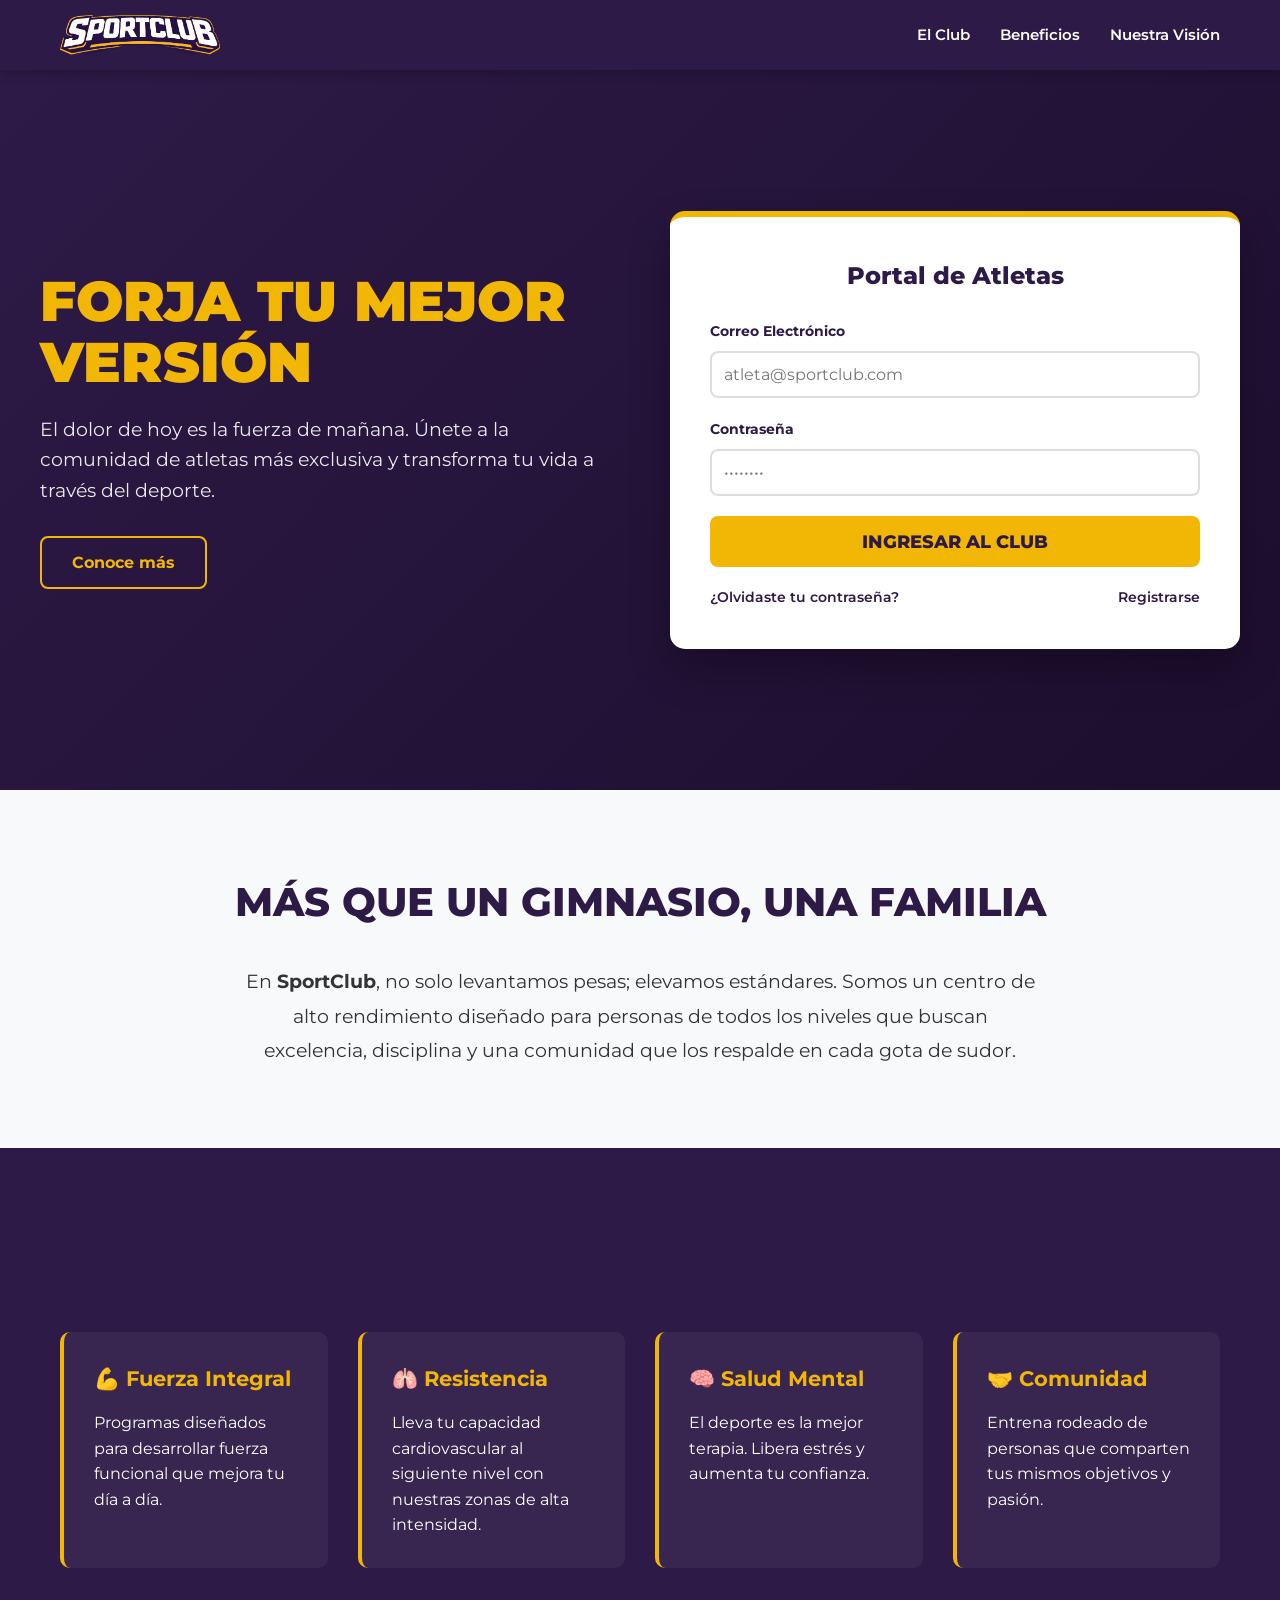
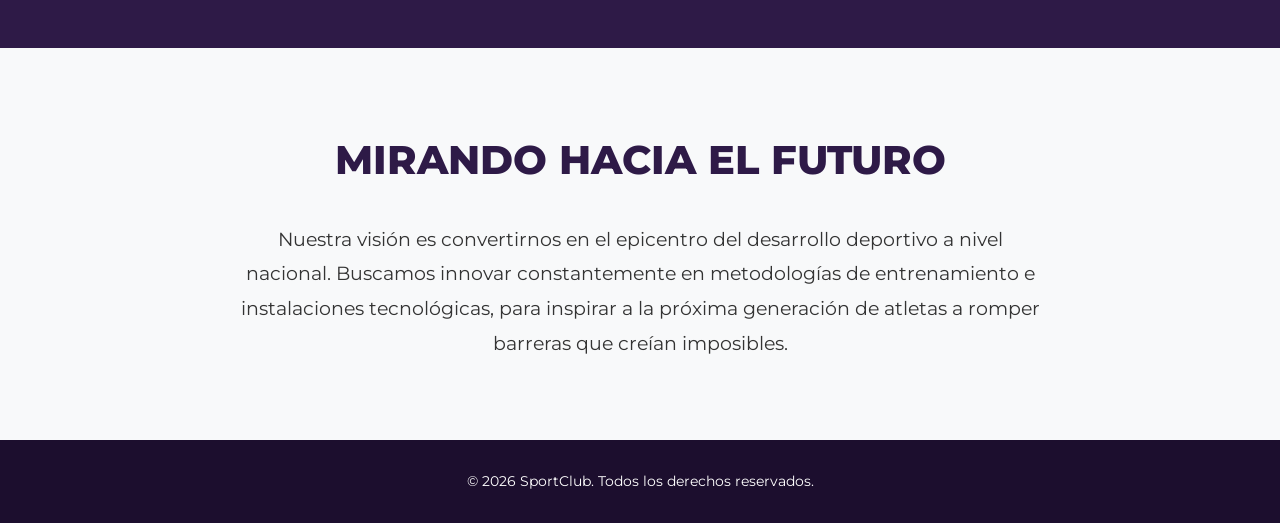
==== index.html @ 1dc2edd9 "subiendo archivos index" ====
<!DOCTYPE html>
<html lang="es">
<head>
    <meta charset="UTF-8">
    <meta name="viewport" content="width=device-width, initial-scale=1.0">
    <title>SportClub | Supera tus límites</title>
    <link rel="stylesheet" href="css/style.css">
    <link href="https://fonts.googleapis.com/css2?family=Montserrat:wght@400;600;800;900&display=swap" rel="stylesheet">
</head>
<body>

    <nav class="navbar">
        <div class="nav-container">
            <img src="./img/logo.png" alt="SportClub Logo" class="logo-nav">
            
            <ul class="nav-links">
                <li><a href="#nosotros">El Club</a></li>
                <li><a href="#beneficios">Beneficios</a></li>
                <li><a href="#vision">Nuestra Visión</a></li>
            </ul>
        </div>
    </nav>

    <header class="hero-section">
        <div class="hero-content">
            <div class="hero-text">
                <h1>FORJA TU MEJOR VERSIÓN</h1>
                <p>El dolor de hoy es la fuerza de mañana. Únete a la comunidad de atletas más exclusiva y transforma tu vida a través del deporte.</p>
                <a href="#nosotros" class="btn-outline">Conoce más</a>
            </div>

            <div class="login-box">
                <h2>Portal de Atletas</h2>
                <form id="loginForm">
                    <div class="input-group">
                        <label for="email">Correo Electrónico</label>
                        <input type="email" id="email" placeholder="atleta@sportclub.com" required>
                    </div>
                    <div class="input-group">
                        <label for="password">Contraseña</label>
                        <input type="password" id="password" placeholder="••••••••" required>
                    </div>
                    <button type="submit" class="btn-primary">Ingresar al Club</button>
                    <div class="login-links">
                        <a href="#">¿Olvidaste tu contraseña?</a>
                        <a href="#">Registrarse</a>
                    </div>
                </form>
            </div>
        </div>
    </header>

    <main>
        <section id="nosotros" class="seccion-clara">
            <div class="container text-center">
                <h2 class="titulo-seccion">Más que un gimnasio, una familia</h2>
                <p class="texto-largo">En <strong>SportClub</strong>, no solo levantamos pesas; elevamos estándares. Somos un centro de alto rendimiento diseñado para personas de todos los niveles que buscan excelencia, disciplina y una comunidad que los respalde en cada gota de sudor.</p>
            </div>
        </section>

        <section id="beneficios" class="seccion-oscura">
            <div class="container">
                <h2 class="titulo-seccion text-amarillo">¿Por qué entrenar con nosotros?</h2>
                <div class="grid-beneficios">
                    <div class="card-beneficio">
                        <h3>💪 Fuerza Integral</h3>
                        <p>Programas diseñados para desarrollar fuerza funcional que mejora tu día a día.</p>
                    </div>
                    <div class="card-beneficio">
                        <h3>🫁 Resistencia</h3>
                        <p>Lleva tu capacidad cardiovascular al siguiente nivel con nuestras zonas de alta intensidad.</p>
                    </div>
                    <div class="card-beneficio">
                        <h3>🧠 Salud Mental</h3>
                        <p>El deporte es la mejor terapia. Libera estrés y aumenta tu confianza.</p>
                    </div>
                    <div class="card-beneficio">
                        <h3>🤝 Comunidad</h3>
                        <p>Entrena rodeado de personas que comparten tus mismos objetivos y pasión.</p>
                    </div>
                </div>
            </div>
        </section>

        <section id="vision" class="seccion-clara">
            <div class="container text-center">
                <h2 class="titulo-seccion">Mirando hacia el futuro</h2>
                <p class="texto-largo">Nuestra visión es convertirnos en el epicentro del desarrollo deportivo a nivel nacional. Buscamos innovar constantemente en metodologías de entrenamiento e instalaciones tecnológicas, para inspirar a la próxima generación de atletas a romper barreras que creían imposibles.</p>
            </div>
        </section>
    </main>

    <footer class="footer-club">
        <p>© 2026 SportClub. Todos los derechos reservados.</p>
    </footer>

</body>
</html>
---- css/style.css ----
/* =========================================
   Variables Corporativas SPORTCLUB
   ========================================= */
   :root {
    --morado: #2E1A47;
    --amarillo: #F2B705;
    --blanco: #FFFFFF;
    
    /* Colores complementarios para UI */
    --morado-oscuro: #1c0e2e;
    --amarillo-hover: #d9a404;
    --texto-oscuro: #333333;
    --gris-fondo: #f8f9fa;
}

/* =========================================
   Reset y Tipografía
   ========================================= */
* {
    margin: 0;
    padding: 0;
    box-sizing: border-box;
    font-family: 'Montserrat', sans-serif;
    scroll-behavior: smooth;
}

body {
    background-color: var(--blanco);
    color: var(--texto-oscuro);
    line-height: 1.6;
}

.container {
    max-width: 1200px;
    margin: 0 auto;
    padding: 0 20px;
}

.text-center { text-align: center; }
.text-amarillo { color: var(--amarillo); }

/* =========================================
   Navegación
   ========================================= */
.navbar {
    background-color: var(--morado);
    padding: 15px 0;
    position: sticky;
    top: 0;
    z-index: 100;
    box-shadow: 0 4px 10px rgba(0,0,0,0.2);
}

.nav-container {
    max-width: 1200px;
    margin: 0 auto;
    padding: 0 20px;
    display: flex;
    justify-content: space-between;
    align-items: center;
}

.logo-nav {
    height: 40px; /* Ajusta según el tamaño de tu imagen */
}

.nav-links {
    list-style: none;
    display: flex;
    gap: 30px;
}

.nav-links a {
    color: var(--blanco);
    text-decoration: none;
    font-weight: 600;
    font-size: 0.95rem;
    transition: color 0.3s;
}

.nav-links a:hover {
    color: var(--amarillo);
}

/* =========================================
   Hero Section & Login
   ========================================= */
.hero-section {
    background: linear-gradient(135deg, var(--morado) 0%, var(--morado-oscuro) 100%);
    color: var(--blanco);
    padding: 80px 20px;
    min-height: 80vh;
    display: flex;
    align-items: center;
}

.hero-content {
    max-width: 1200px;
    margin: 0 auto;
    display: grid;
    grid-template-columns: 1fr 1fr;
    gap: 60px;
    align-items: center;
}

.hero-text h1 {
    font-size: 3.5rem;
    font-weight: 900;
    color: var(--amarillo);
    line-height: 1.1;
    margin-bottom: 20px;
    text-transform: uppercase;
}

.hero-text p {
    font-size: 1.2rem;
    margin-bottom: 30px;
    opacity: 0.9;
}

/* Formulario Login en el Hero */
.login-box {
    background-color: var(--blanco);
    padding: 40px;
    border-radius: 15px;
    box-shadow: 0 20px 40px rgba(0,0,0,0.3);
    color: var(--texto-oscuro);
    border-top: 6px solid var(--amarillo);
}

.login-box h2 {
    color: var(--morado);
    margin-bottom: 25px;
    text-align: center;
    font-weight: 800;
}

.input-group {
    margin-bottom: 20px;
}

.input-group label {
    display: block;
    font-size: 0.9rem;
    font-weight: 700;
    margin-bottom: 8px;
    color: var(--morado);
}

.input-group input {
    width: 100%;
    padding: 12px;
    border: 2px solid #ddd;
    border-radius: 8px;
    font-size: 1rem;
    outline: none;
    transition: border-color 0.3s;
}

.input-group input:focus {
    border-color: var(--amarillo);
}

/* Botones */
.btn-primary {
    width: 100%;
    padding: 15px;
    background-color: var(--amarillo);
    color: var(--morado);
    border: none;
    border-radius: 8px;
    font-weight: 800;
    font-size: 1.1rem;
    cursor: pointer;
    text-transform: uppercase;
    transition: background 0.3s;
}

.btn-primary:hover { background-color: var(--amarillo-hover); }

.btn-outline {
    display: inline-block;
    padding: 12px 30px;
    border: 2px solid var(--amarillo);
    color: var(--amarillo);
    text-decoration: none;
    font-weight: 700;
    border-radius: 8px;
    transition: all 0.3s;
}

.btn-outline:hover {
    background-color: var(--amarillo);
    color: var(--morado);
}

.login-links {
    margin-top: 20px;
    display: flex;
    justify-content: space-between;
    font-size: 0.85rem;
}

.login-links a {
    color: var(--morado);
    text-decoration: none;
    font-weight: 600;
}

.login-links a:hover { text-decoration: underline; color: var(--amarillo); }

/* =========================================
   Secciones Informativas
   ========================================= */
.seccion-clara {
    background-color: var(--gris-fondo);
    padding: 80px 20px;
}

.seccion-oscura {
    background-color: var(--morado);
    color: var(--blanco);
    padding: 80px 20px;
}

.titulo-seccion {
    font-size: 2.5rem;
    font-weight: 800;
    margin-bottom: 30px;
    text-transform: uppercase;
    color: var(--morado);
}

.texto-largo {
    font-size: 1.2rem;
    max-width: 800px;
    margin: 0 auto;
    line-height: 1.8;
}

/* Grid Beneficios */
.grid-beneficios {
    display: grid;
    grid-template-columns: repeat(auto-fit, minmax(250px, 1fr));
    gap: 30px;
    margin-top: 40px;
}

.card-beneficio {
    background-color: rgba(255, 255, 255, 0.05);
    padding: 30px;
    border-radius: 10px;
    border-left: 4px solid var(--amarillo);
    transition: transform 0.3s;
}

.card-beneficio:hover {
    transform: translateY(-5px);
    background-color: rgba(255, 255, 255, 0.1);
}

.card-beneficio h3 {
    color: var(--amarillo);
    margin-bottom: 15px;
    font-size: 1.3rem;
}

/* Footer */
.footer-club {
    background-color: var(--morado-oscuro);
    color: var(--blanco);
    text-align: center;
    padding: 30px;
    font-size: 0.9rem;
}

/* Diseño Responsivo para Celulares */
@media (max-width: 768px) {
    .hero-content {
        grid-template-columns: 1fr;
        text-align: center;
    }
    .hero-text h1 { font-size: 2.5rem; }
    .nav-links { display: none; /* Oculta menú en móvil por simplicidad */ }
}
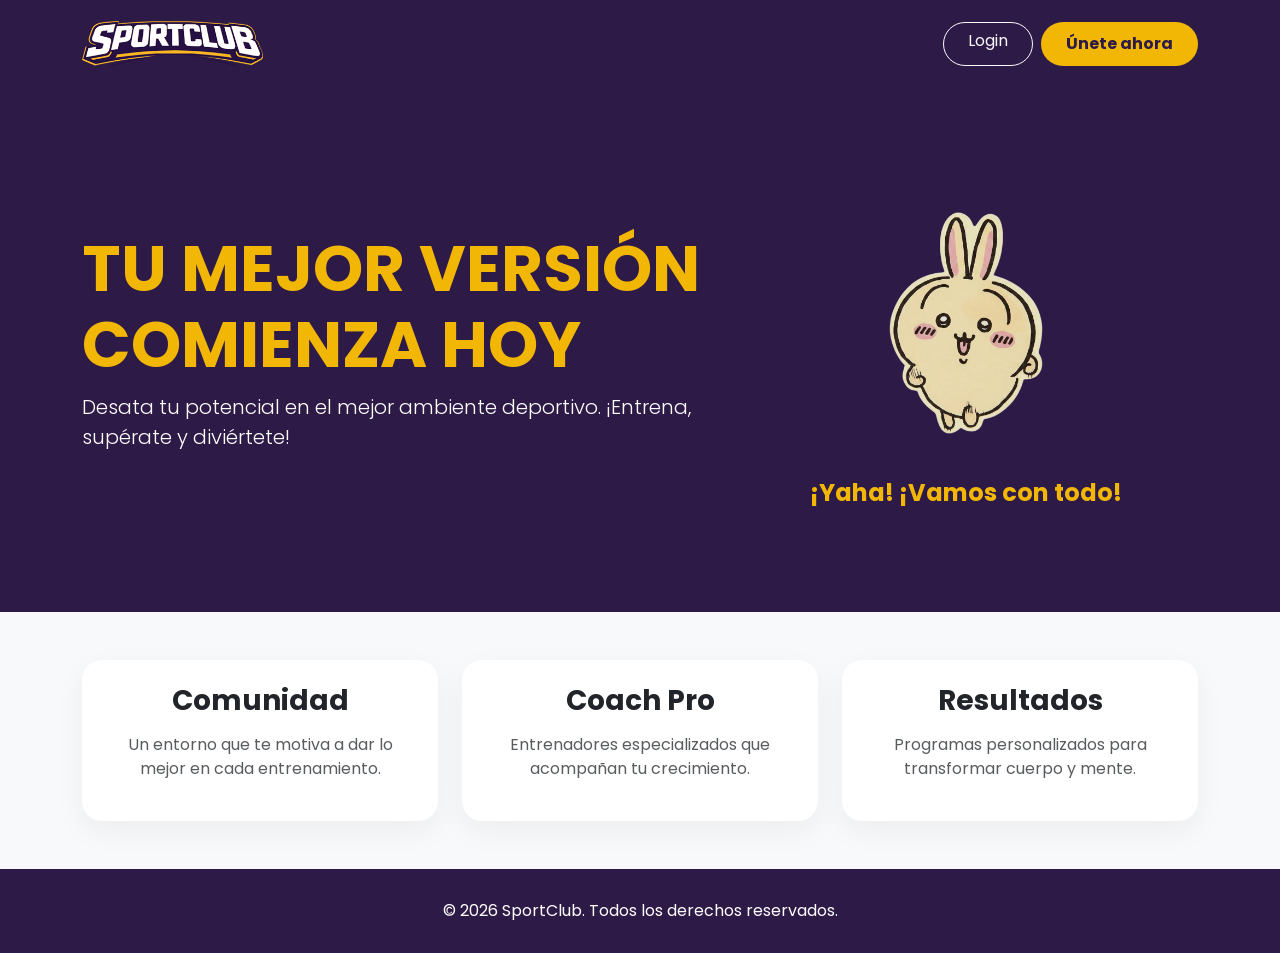
==== commit a9be464a: "archivos actualizados" ====
--- a/index.html
+++ b/index.html
@@ -3,96 +3,60 @@
 <head>
     <meta charset="UTF-8">
     <meta name="viewport" content="width=device-width, initial-scale=1.0">
-    <title>SportClub | Supera tus límites</title>
-    <link rel="stylesheet" href="css/style.css">
-    <link href="https://fonts.googleapis.com/css2?family=Montserrat:wght@400;600;800;900&display=swap" rel="stylesheet">
+    <title>SportClub - ¡Entrena con Usagi!</title>
+    <link href="https://cdn.jsdelivr.net/npm/bootstrap@5.3.2/dist/css/bootstrap.min.css" rel="stylesheet">
+    <link rel="stylesheet" href="style.css">
 </head>
 <body>
-
-    <nav class="navbar">
-        <div class="nav-container">
-            <img src="./img/logo.png" alt="SportClub Logo" class="logo-nav">
-            
-            <ul class="nav-links">
-                <li><a href="#nosotros">El Club</a></li>
-                <li><a href="#beneficios">Beneficios</a></li>
-                <li><a href="#vision">Nuestra Visión</a></li>
-            </ul>
-        </div>
-    </nav>
-
-    <header class="hero-section">
-        <div class="hero-content">
-            <div class="hero-text">
-                <h1>FORJA TU MEJOR VERSIÓN</h1>
-                <p>El dolor de hoy es la fuerza de mañana. Únete a la comunidad de atletas más exclusiva y transforma tu vida a través del deporte.</p>
-                <a href="#nosotros" class="btn-outline">Conoce más</a>
+    <header>
+        <nav class="navbar navbar-expand-lg navbar-dark bg-corporate">
+            <div class="container">
+                <a class="navbar-brand" href="index.html">
+                    <img src="logoSportClub.png" alt="Logo SportClub" height="45">
+                </a>
+                <div class="ms-auto d-flex gap-2">
+                    <a href="login.html" class="btn btn-outline-light rounded-pill px-4">Login</a>
+                    <a href="registro.html" class="btn btn-corporate">Únete ahora</a>
+                </div>
             </div>
-
-            <div class="login-box">
-                <h2>Portal de Atletas</h2>
-                <form id="loginForm">
-                    <div class="input-group">
-                        <label for="email">Correo Electrónico</label>
-                        <input type="email" id="email" placeholder="atleta@sportclub.com" required>
-                    </div>
-                    <div class="input-group">
-                        <label for="password">Contraseña</label>
-                        <input type="password" id="password" placeholder="••••••••" required>
-                    </div>
-                    <button type="submit" class="btn-primary">Ingresar al Club</button>
-                    <div class="login-links">
-                        <a href="#">¿Olvidaste tu contraseña?</a>
-                        <a href="#">Registrarse</a>
-                    </div>
-                </form>
+        </nav>
+        <div class="bg-corporate text-white py-5 position-relative overflow-hidden">
+            <div class="container py-5 d-flex align-items-center">
+                <div class="col-lg-7">
+                    <h1 class="display-3 fw-bold" style="color: var(--sport-gold);">TU MEJOR VERSIÓN COMIENZA HOY</h1>
+                    <p class="lead">Desata tu potencial en el mejor ambiente deportivo. ¡Entrena, supérate y diviértete!</p>
+                </div>
+                <div class="col-lg-5 text-center">
+                    <img src="usagi.png" alt="Usagi" class="usagi-float img-fluid" style="width: 280px;">
+                    <h4 class="mt-3 fw-bold" style="color: var(--sport-gold);">¡Yaha! ¡Vamos con todo!</h4>
+                </div>
             </div>
         </div>
     </header>
 
-    <main>
-        <section id="nosotros" class="seccion-clara">
-            <div class="container text-center">
-                <h2 class="titulo-seccion">Más que un gimnasio, una familia</h2>
-                <p class="texto-largo">En <strong>SportClub</strong>, no solo levantamos pesas; elevamos estándares. Somos un centro de alto rendimiento diseñado para personas de todos los niveles que buscan excelencia, disciplina y una comunidad que los respalde en cada gota de sudor.</p>
-            </div>
-        </section>
-
-        <section id="beneficios" class="seccion-oscura">
-            <div class="container">
-                <h2 class="titulo-seccion text-amarillo">¿Por qué entrenar con nosotros?</h2>
-                <div class="grid-beneficios">
-                    <div class="card-beneficio">
-                        <h3>💪 Fuerza Integral</h3>
-                        <p>Programas diseñados para desarrollar fuerza funcional que mejora tu día a día.</p>
-                    </div>
-                    <div class="card-beneficio">
-                        <h3>🫁 Resistencia</h3>
-                        <p>Lleva tu capacidad cardiovascular al siguiente nivel con nuestras zonas de alta intensidad.</p>
-                    </div>
-                    <div class="card-beneficio">
-                        <h3>🧠 Salud Mental</h3>
-                        <p>El deporte es la mejor terapia. Libera estrés y aumenta tu confianza.</p>
-                    </div>
-                    <div class="card-beneficio">
-                        <h3>🤝 Comunidad</h3>
-                        <p>Entrena rodeado de personas que comparten tus mismos objetivos y pasión.</p>
-                    </div>
+    <main class="container py-5">
+        <section class="row g-4 text-center">
+            <div class="col-md-4">
+                <div class="card p-4 h-100">
+                    <h3 class="fw-bold mb-3">Comunidad</h3>
+                    <p class="text-muted">Un entorno que te motiva a dar lo mejor en cada entrenamiento.</p>
                 </div>
             </div>
-        </section>
-
-        <section id="vision" class="seccion-clara">
-            <div class="container text-center">
-                <h2 class="titulo-seccion">Mirando hacia el futuro</h2>
-                <p class="texto-largo">Nuestra visión es convertirnos en el epicentro del desarrollo deportivo a nivel nacional. Buscamos innovar constantemente en metodologías de entrenamiento e instalaciones tecnológicas, para inspirar a la próxima generación de atletas a romper barreras que creían imposibles.</p>
+            <div class="col-md-4">
+                <div class="card p-4 h-100">
+                    <h3 class="fw-bold mb-3">Coach Pro</h3>
+                    <p class="text-muted">Entrenadores especializados que acompañan tu crecimiento.</p>
+                </div>
+            </div>
+            <div class="col-md-4">
+                <div class="card p-4 h-100">
+                    <h3 class="fw-bold mb-3">Resultados</h3>
+                    <p class="text-muted">Programas personalizados para transformar cuerpo y mente.</p>
+                </div>
             </div>
         </section>
     </main>
 
-    <footer class="footer-club">
-        <p>© 2026 SportClub. Todos los derechos reservados.</p>
-    </footer>
-
+    <footer><p class="mb-0">&copy; 2026 SportClub. Todos los derechos reservados.</p></footer>
 </body>
 </html>
--- a/style.css
+++ b/style.css
@@ -0,0 +1,67 @@
+@import url('https://fonts.googleapis.com/css2?family=Poppins:wght@300;400;600;800&display=swap');
+
+:root {
+    --sport-purple: #2E1A47;
+    --sport-gold: #F2B705;
+    --sport-white: #FFFFFF;
+    --bg-light: #F8F9FA;
+    
+    /* Colores para Dashboards con toques vibrantes */
+    --dash-user: #4361EE;   /* Azul eléctrico */
+    --dash-coach: #2D6A4F;  /* Verde bosque */
+    --dash-admin: #7209B7;  /* Morado intenso */
+}
+
+body {
+    font-family: 'Poppins', sans-serif;
+    background-color: var(--bg-light);
+    color: var(--sport-purple);
+    display: flex;
+    flex-direction: column;
+    min-height: 100vh;
+}
+
+main { flex: 1; }
+
+/* Estilos de Barra de Navegación */
+.navbar { padding: 1rem 0; box-shadow: 0 4px 12px rgba(0,0,0,0.1); }
+.bg-corporate { background-color: var(--sport-purple) !important; }
+
+/* Botones Personalizados */
+.btn-corporate {
+    background-color: var(--sport-gold);
+    color: var(--sport-purple);
+    font-weight: 700;
+    border: none;
+    border-radius: 50px;
+    transition: all 0.3s ease;
+    padding: 10px 25px;
+}
+.btn-corporate:hover {
+    background-color: #d9a404;
+    transform: scale(1.05);
+    box-shadow: 0 5px 15px rgba(242, 183, 5, 0.4);
+}
+
+/* Tarjetas Estilo Glassmorphism / Moderno */
+.card {
+    border: none;
+    border-radius: 20px;
+    background: white;
+    box-shadow: 0 10px 30px rgba(0,0,0,0.05);
+    transition: transform 0.3s ease;
+}
+.card:hover { transform: translateY(-5px); }
+
+/* Animación de la Mascota Usagi */
+.usagi-float {
+    width: 100px;
+    animation: floatUsagi 3s ease-in-out infinite;
+}
+@keyframes floatUsagi {
+    0% { transform: translateY(0) rotate(0deg); }
+    50% { transform: translateY(-15px) rotate(5deg); }
+    100% { transform: translateY(0) rotate(0deg); }
+}
+
+footer { background-color: var(--sport-purple); color: white; padding: 30px 0; text-align: center; }
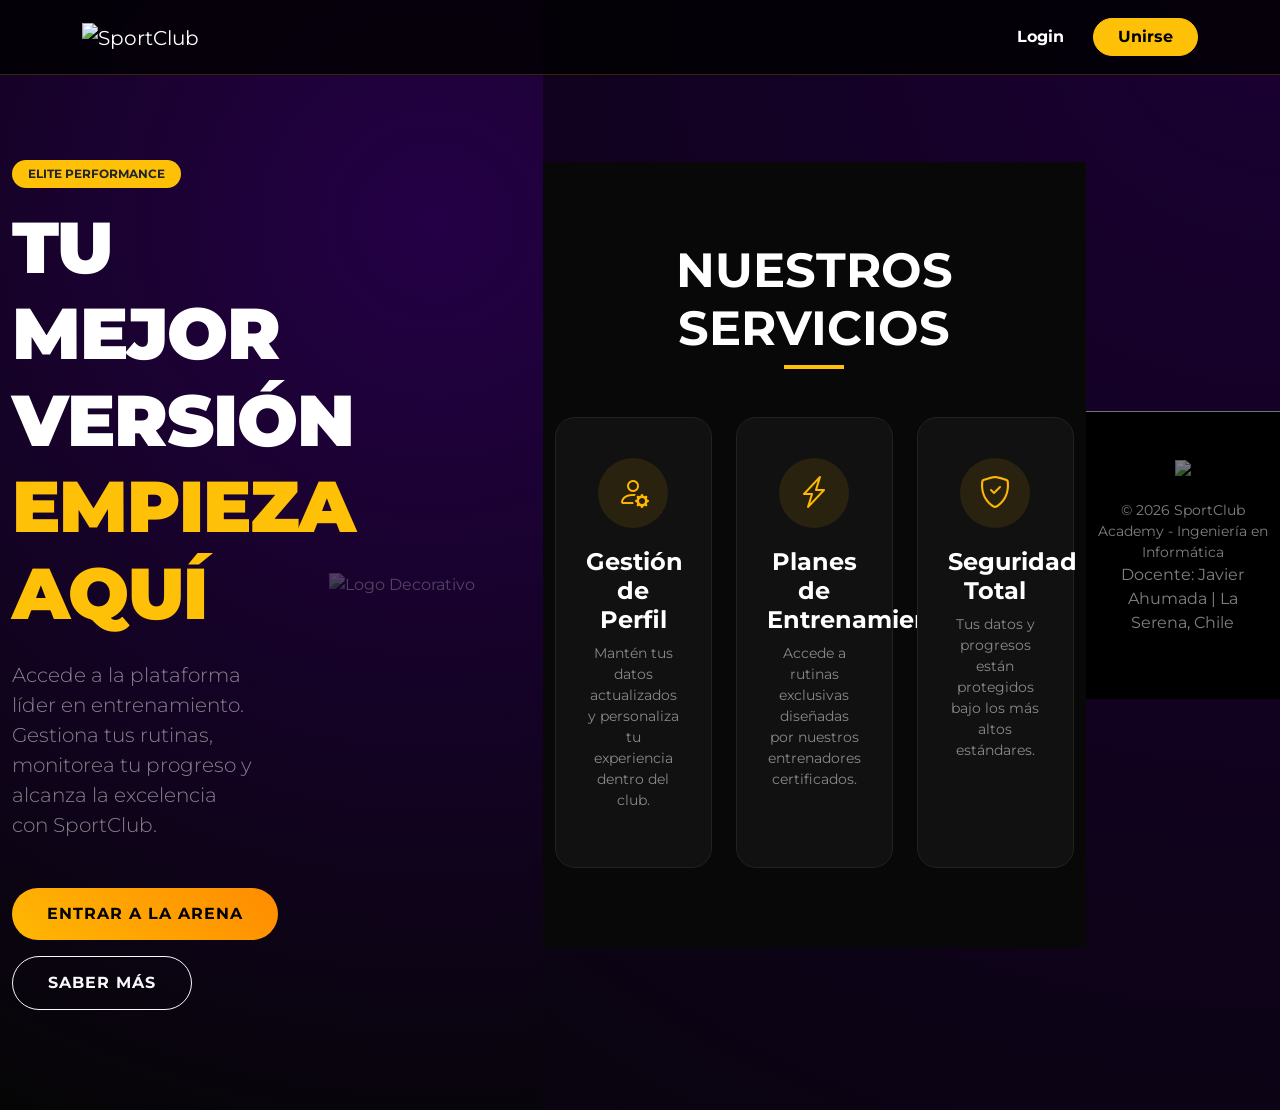
==== commit 6ef1b36e: "segunda evaluacion" ====
--- a/index.html
+++ b/index.html
@@ -3,60 +3,179 @@
 <head>
     <meta charset="UTF-8">
     <meta name="viewport" content="width=device-width, initial-scale=1.0">
-    <title>SportClub - ¡Entrena con Usagi!</title>
+    <title>SportClub | Elite Fitness</title>
     <link href="https://cdn.jsdelivr.net/npm/bootstrap@5.3.2/dist/css/bootstrap.min.css" rel="stylesheet">
-    <link rel="stylesheet" href="style.css">
+    <link rel="stylesheet" href="https://cdn.jsdelivr.net/npm/bootstrap-icons@1.11.1/font/bootstrap-icons.css">
+    <link rel="stylesheet" href="css/style.css">
+    <style>
+        /* Estructura Organizada */
+        :root {
+            --gold-gradient: linear-gradient(45deg, #FFB703, #FF8C00);
+        }
+
+        body {
+            background-color: #050505;
+            overflow-x: hidden;
+        }
+
+        /* Header / Navbar */
+        .navbar-sport {
+            background: rgba(0, 0, 0, 0.8);
+            backdrop-filter: blur(10px);
+            border-bottom: 1px solid rgba(255, 183, 3, 0.2);
+            padding: 1rem 0;
+        }
+
+        /* Hero Section Ordenada */
+        .hero-clean {
+            padding: 160px 0 100px;
+            background: radial-gradient(circle at 80% 20%, #240046 0%, #050505 100%);
+            min-height: 80vh;
+            display: flex;
+            align-items: center;
+        }
+
+        .hero-title-main {
+            font-size: 4.5rem;
+            font-weight: 900;
+            letter-spacing: -1px;
+            margin-bottom: 1.5rem;
+        }
+
+        /* Cards de Servicios con Grid */
+        .services-section {
+            padding: 80px 0;
+            background-color: #080808;
+        }
+
+        .service-card-modern {
+            background: #111;
+            border: 1px solid #222;
+            border-radius: 20px;
+            padding: 40px 30px;
+            transition: all 0.3s ease;
+            height: 100%;
+        }
+
+        .service-card-modern:hover {
+            border-color: #FFB703;
+            transform: translateY(-5px);
+            box-shadow: 0 10px 30px rgba(0,0,0,0.5);
+        }
+
+        .circle-icon {
+            width: 70px;
+            height: 70px;
+            background: rgba(255, 183, 3, 0.1);
+            color: #FFB703;
+            border-radius: 50%;
+            display: flex;
+            align-items: center;
+            justify-content: center;
+            font-size: 2rem;
+            margin: 0 auto 20px;
+        }
+
+        /* Botones alineados */
+        .btn-cta {
+            padding: 14px 35px;
+            font-weight: 700;
+            border-radius: 50px;
+            text-transform: uppercase;
+            letter-spacing: 1px;
+            transition: 0.3s;
+        }
+
+        .btn-gold-fill {
+            background: var(--gold-gradient);
+            color: #000;
+            border: none;
+        }
+
+        .btn-gold-fill:hover {
+            box-shadow: 0 0 20px rgba(255, 183, 3, 0.5);
+            transform: scale(1.05);
+        }
+    </style>
 </head>
 <body>
-    <header>
-        <nav class="navbar navbar-expand-lg navbar-dark bg-corporate">
-            <div class="container">
-                <a class="navbar-brand" href="index.html">
-                    <img src="logoSportClub.png" alt="Logo SportClub" height="45">
-                </a>
-                <div class="ms-auto d-flex gap-2">
-                    <a href="login.html" class="btn btn-outline-light rounded-pill px-4">Login</a>
-                    <a href="registro.html" class="btn btn-corporate">Únete ahora</a>
+
+    <nav class="navbar navbar-expand-lg navbar-dark navbar-sport fixed-top">
+        <div class="container">
+            <a class="navbar-brand" href="#">
+                <img src="assets/LogosPortClub.png" alt="SportClub" height="50">
+            </a>
+            <div class="ms-auto d-flex gap-3">
+                <a href="vistas/login.html" class="btn btn-link text-white text-decoration-none fw-bold">Login</a>
+                <a href="vistas/registro.html" class="btn btn-warning rounded-pill px-4 fw-bold">Unirse</a>
+            </div>
+        </div>
+    </nav>
+
+    <section class="hero-clean">
+        <div class="container">
+            <div class="row align-items-center">
+                <div class="col-lg-7 text-center text-lg-start">
+                    <span class="badge bg-warning text-dark mb-3 px-3 py-2 rounded-pill fw-bold">ELITE PERFORMANCE</span>
+                    <h1 class="hero-title-main text-white">TU MEJOR VERSIÓN <br><span class="text-warning">EMPIEZA AQUÍ</span></h1>
+                    <p class="lead text-white-50 mb-5 pe-lg-5">
+                        Accede a la plataforma líder en entrenamiento. Gestiona tus rutinas, monitorea tu progreso y alcanza la excelencia con SportClub.
+                    </p>
+                    <div class="d-flex flex-wrap justify-content-center justify-content-lg-start gap-3">
+                        <a href="vistas/login.html" class="btn btn-cta btn-gold-fill">Entrar a la Arena</a>
+                        <a href="#servicios" class="btn btn-cta btn-outline-light">Saber más</a>
+                    </div>
                 </div>
-            </div>
-        </nav>
-        <div class="bg-corporate text-white py-5 position-relative overflow-hidden">
-            <div class="container py-5 d-flex align-items-center">
-                <div class="col-lg-7">
-                    <h1 class="display-3 fw-bold" style="color: var(--sport-gold);">TU MEJOR VERSIÓN COMIENZA HOY</h1>
-                    <p class="lead">Desata tu potencial en el mejor ambiente deportivo. ¡Entrena, supérate y diviértete!</p>
-                </div>
-                <div class="col-lg-5 text-center">
-                    <img src="usagi.png" alt="Usagi" class="usagi-float img-fluid" style="width: 280px;">
-                    <h4 class="mt-3 fw-bold" style="color: var(--sport-gold);">¡Yaha! ¡Vamos con todo!</h4>
+                <div class="col-lg-5 d-none d-lg-block">
+                    <div class="position-relative">
+                        <img src="assets/LogosPortClub.png" class="img-fluid opacity-25" alt="Logo Decorativo">
+                    </div>
                 </div>
             </div>
         </div>
-    </header>
+    </section>
 
-    <main class="container py-5">
-        <section class="row g-4 text-center">
-            <div class="col-md-4">
-                <div class="card p-4 h-100">
-                    <h3 class="fw-bold mb-3">Comunidad</h3>
-                    <p class="text-muted">Un entorno que te motiva a dar lo mejor en cada entrenamiento.</p>
+    <section id="servicios" class="services-section">
+        <div class="container">
+            <div class="text-center mb-5">
+                <h2 class="fw-bold text-white display-5">NUESTROS SERVICIOS</h2>
+                <div class="mx-auto bg-warning mt-2" style="height: 4px; width: 60px;"></div>
+            </div>
+            
+            <div class="row g-4">
+                <div class="col-md-4">
+                    <div class="service-card-modern text-center">
+                        <div class="circle-icon"><i class="bi bi-person-gear"></i></div>
+                        <h4 class="text-white fw-bold">Gestión de Perfil</h4>
+                        <p class="text-white-50 small">Mantén tus datos actualizados y personaliza tu experiencia dentro del club.</p>
+                    </div>
+                </div>
+                <div class="col-md-4">
+                    <div class="service-card-modern text-center">
+                        <div class="circle-icon"><i class="bi bi-lightning-charge"></i></div>
+                        <h4 class="text-white fw-bold">Planes de Entrenamiento</h4>
+                        <p class="text-white-50 small">Accede a rutinas exclusivas diseñadas por nuestros entrenadores certificados.</p>
+                    </div>
+                </div>
+                <div class="col-md-4">
+                    <div class="service-card-modern text-center">
+                        <div class="circle-icon"><i class="bi bi-shield-check"></i></div>
+                        <h4 class="text-white fw-bold">Seguridad Total</h4>
+                        <p class="text-white-50 small">Tus datos y progresos están protegidos bajo los más altos estándares.</p>
+                    </div>
                 </div>
             </div>
-            <div class="col-md-4">
-                <div class="card p-4 h-100">
-                    <h3 class="fw-bold mb-3">Coach Pro</h3>
-                    <p class="text-muted">Entrenadores especializados que acompañan tu crecimiento.</p>
-                </div>
-            </div>
-            <div class="col-md-4">
-                <div class="card p-4 h-100">
-                    <h3 class="fw-bold mb-3">Resultados</h3>
-                    <p class="text-muted">Programas personalizados para transformar cuerpo y mente.</p>
-                </div>
-            </div>
-        </section>
-    </main>
+        </div>
+    </section>
 
-    <footer><p class="mb-0">&copy; 2026 SportClub. Todos los derechos reservados.</p></footer>
+    <footer class="py-5 bg-black border-top border-secondary">
+        <div class="container text-center text-white-50">
+            <img src="assets/LogosPortClub.png" height="40" class="mb-4 opacity-50">
+            <p class="small mb-0">© 2026 SportClub Academy - Ingeniería en Informática</p>
+            <p class="extra-small">Docente: Javier Ahumada | La Serena, Chile</p>
+        </div>
+    </footer>
+
+    <script src="https://cdn.jsdelivr.net/npm/bootstrap@5.3.2/dist/js/bootstrap.bundle.min.js"></script>
 </body>
 </html>
--- a/css/style.css
+++ b/css/style.css
@@ -0,0 +1,78 @@
+@import url('https://fonts.googleapis.com/css2?family=Montserrat:wght@400;700;900&display=swap');
+
+:root {
+    --gold: #FFB703;
+    --purple: #240046;
+    --error: #ff4d4d;
+    --glass-bg: rgba(20, 20, 20, 0.85);
+}
+
+body {
+    background: radial-gradient(circle at top right, #1a0033, #050505);
+    min-height: 100vh;
+    font-family: 'Montserrat', sans-serif;
+    color: white;
+    display: flex;
+    align-items: center;
+    justify-content: center;
+    margin: 0;
+}
+
+/* Tarjeta de Cristal */
+.auth-card {
+    background: var(--glass-bg);
+    backdrop-filter: blur(15px);
+    border: 1px solid rgba(255, 183, 3, 0.2);
+    border-radius: 30px;
+    padding: 50px;
+    width: 100%;
+    max-width: 450px;
+    box-shadow: 0 20px 50px rgba(0,0,0,0.8);
+    text-align: center;
+}
+
+/* Inputs Premium */
+.form-control-sport {
+    background: rgba(0,0,0,0.5) !important;
+    border: 1px solid rgba(255,255,255,0.1) !important;
+    color: white !important;
+    border-radius: 15px !important;
+    padding: 15px !important;
+    margin-bottom: 20px;
+}
+
+.form-control-sport:focus {
+    border-color: var(--gold) !important;
+    box-shadow: 0 0 15px rgba(255, 183, 3, 0.3) !important;
+}
+
+/* Botón Neón Oro */
+.btn-sport {
+    background: linear-gradient(45deg, var(--gold), #ff8c00);
+    color: black;
+    font-weight: 800;
+    border-radius: 50px;
+    border: none;
+    padding: 15px;
+    width: 100%;
+    text-transform: uppercase;
+    letter-spacing: 1px;
+    transition: 0.3s;
+}
+
+.btn-sport:hover {
+    transform: scale(1.02);
+    box-shadow: 0 0 25px rgba(255, 183, 3, 0.5);
+}
+
+.auth-link {
+    color: var(--gold);
+    text-decoration: none;
+    font-weight: 600;
+    font-size: 0.9rem;
+}
+
+.auth-link:hover { text-decoration: underline; }
+
+/* Validaciones Visuales */
+.is-invalid { border: 2px solid var(--error) !important; }
